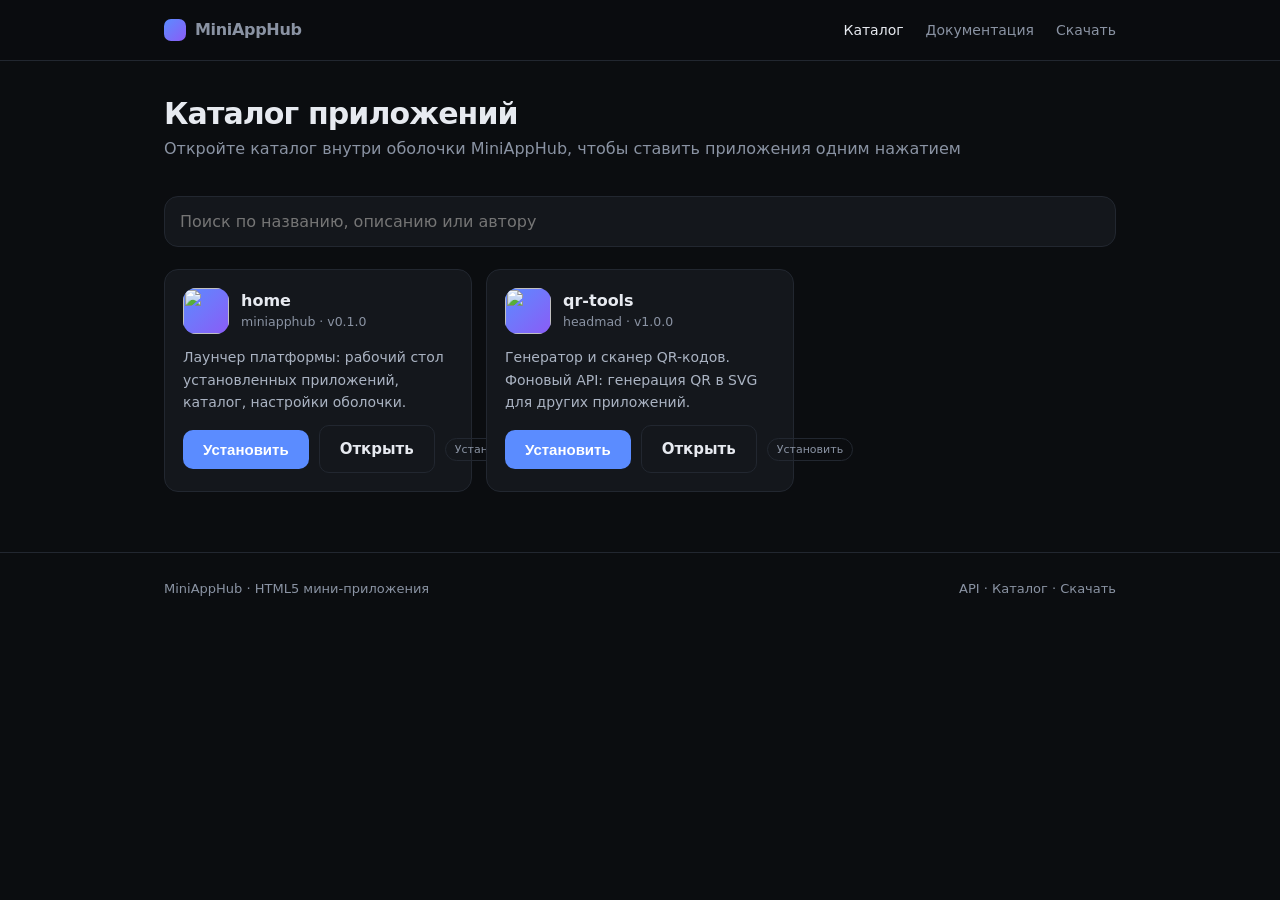
==== catalog.html @ 06fe14d7 "Портал: лендинг, документация API, скачивания, каталог с мостом; автосинхронизация" ====
<!doctype html>
<html lang="ru">
<head>
<meta charset="utf-8">
<meta name="viewport" content="width=device-width,initial-scale=1">
<meta name="theme-color" content="#0b0d10">
<title>Каталог — MiniAppHub</title>
<meta name="description" content="MiniAppHub — платформа HTML5 мини-приложений: каталог, оболочки для Android и Windows, открытый API.">
<link rel="stylesheet" href="assets/site.css">
</head>
<body>
<nav><div class="wrap">
  <a class="logo" href="index.html"><i></i>MiniAppHub</a>
  <div class="links">
    <a href="catalog.html" class="on">Каталог</a>
    <a href="docs.html" class="">Документация</a>
    <a href="downloads.html" class="">Скачать</a>
  </div>
</div></nav>

<style>
  body.in-shell{padding-bottom:0}
  body.in-shell .wrap{padding-top:18px}
</style>
<main class="wrap">
  <h1 style="font-size:30px;margin:36px 0 6px">Каталог приложений</h1>
  <p class="muted" id="sub">Загрузка…</p>
  <input id="q" class="search" type="search" placeholder="Поиск по названию, описанию или автору" aria-label="Поиск">
  <div id="apps" class="apps"></div>
</main>
<script type="module">
import { inShell, installed, install } from './assets/bridge.js';

if (inShell) document.body.classList.add('in-shell');

const $ = (id) => document.getElementById(id);
const esc = (v) => String(v == null ? '' : v).replace(/[&<>"']/g, (c) =>
  ({ '&': '&amp;', '<': '&lt;', '>': '&gt;', '"': '&quot;', "'": '&#39;' }[c]));

let apps = [];
let have = [];

/** @param {any[]} list */
function render(list) {
  const byId = new Map(have.map((a) => [a.id, a]));
  $('apps').innerHTML = list.length ? list.map((a) => {
    const local = byId.get(a.id);
    const isOn = Boolean(local);
    const upd = local && local.version !== a.version;
    const label = upd ? 'Обновить' : isOn ? 'Установлено' : 'Установить';
    const cls = isOn && !upd ? 'tag on' : 'tag';
    const btn = upd
      ? `<button class="btn" data-install="${esc(a.id)}">Обновить</button>`
      : isOn
        ? ''
        : `<button class="btn" data-install="${esc(a.id)}">Установить</button>`;
    const alt = !inShell && !isOn
      ? `<a class="btn ghost" href="${esc(a.url)}" target="_blank" rel="noopener">Открыть</a>`
      : '';
    return `
      <article class="app">
        <div class="top">
          <div class="ico">${a.icon ? `<img src="${esc(a.icon)}" alt="">` : esc((a.name || '?')[0].toUpperCase())}</div>
          <div>
            <div class="name">${esc(a.name)}</div>
            <div class="meta">${esc(a.author || '')} · v${esc(a.version)}</div>
          </div>
        </div>
        <p>${esc(a.description || '')}</p>
        <div class="foot">${btn}${alt}<span class="${cls}" style="margin-left:auto">${label}</span></div>
      </article>`;
  }).join('') : '<div class="empty">Ничего не найдено</div>';
}

async function load() {
  try {
    const res = await fetch('catalog.json', { cache: 'no-cache' });
    const data = await res.json();
    apps = Array.isArray(data.apps) ? data.apps : [];
    $('sub').textContent = inShell
      ? 'Установка идёт прямо в оболочку · ' + apps.length + ' приложений'
      : 'Откройте каталог внутри оболочки MiniAppHub, чтобы ставить приложения одним нажатием';
  } catch (err) {
    apps = [];
    $('sub').textContent = 'Не удалось загрузить каталог: ' + err.message;
  }
  render(apps);
}

$('q').addEventListener('input', () => {
  const t = $('q').value.trim().toLowerCase();
  render(apps.filter((a) => [a.name, a.description, a.author, a.id]
    .some((v) => String(v || '').toLowerCase().includes(t))));
});

$('apps').addEventListener('click', async (e) => {
  const btn = e.target.closest('[data-install]');
  if (!btn) return;
  const id = btn.dataset.install;
  btn.disabled = true;
  btn.textContent = 'Установка…';
  try {
    await install(id);
    have = await installed();
    render(apps);
  } catch (err) {
    btn.disabled = false;
    btn.textContent = 'Ошибка';
    $('sub').textContent = 'Установка не удалась: ' + err.message;
  }
});

(async () => { have = await installed(); await load(); })();
</script>

<footer><div class="wrap">
  <span>MiniAppHub · HTML5 мини-приложения</span>
  <span><a href="docs.html">API</a> · <a href="catalog.html">Каталог</a> · <a href="downloads.html">Скачать</a></span>
</div></footer>
</body>
</html>
---- assets/site.css ----
:root{--bg:#0b0d10;--surface:#14171c;--surface-2:#1b1f26;--line:#222730;--text:#e7eaf0;
--muted:#8a93a3;--accent:#5b8cff;--accent-2:#8b5cf6;--radius:14px;--radius-sm:10px;
--font:ui-sans-serif,system-ui,-apple-system,"Segoe UI",Roboto,sans-serif;--shadow:0 10px 30px rgba(0,0,0,.35);
--mono:ui-monospace,SFMono-Regular,Menlo,Consolas,monospace}
*{box-sizing:border-box}
html{scroll-behavior:smooth}
body{margin:0;font:16px/1.6 var(--font);background:var(--bg);color:var(--text);-webkit-font-smoothing:antialiased}
a{color:inherit;text-decoration:none}
code,pre{font-family:var(--mono);font-size:.9em}
.wrap{max-width:1000px;margin:0 auto;padding:0 24px}
nav{position:sticky;top:0;z-index:20;background:rgba(11,13,16,.85);backdrop-filter:blur(12px);
border-bottom:1px solid var(--line)}
nav .wrap{display:flex;align-items:center;gap:28px;height:60px}
.logo{font-weight:700;letter-spacing:-.02em;display:flex;align-items:center;gap:9px;font-size:16px}
.logo i{width:22px;height:22px;border-radius:7px;background:linear-gradient(135deg,var(--accent),var(--accent-2));display:block}
nav a{color:var(--muted);font-size:14px;font-weight:500}
nav a:hover,nav a.on{color:var(--text)}
nav .links{display:flex;gap:22px;margin-left:auto}
h1{font-size:clamp(30px,5vw,46px);line-height:1.1;letter-spacing:-.03em;margin:0 0 18px}
h2{font-size:22px;letter-spacing:-.02em;margin:44px 0 14px}
h3{font-size:16px;margin:26px 0 8px}
p{margin:0 0 14px;color:#c3cad6}
.muted{color:var(--muted)}
.lead{font-size:18px;color:#c3cad6;max-width:640px}
header.hero{padding:76px 0 40px}
.pill{display:inline-flex;align-items:center;gap:8px;font-size:12px;color:var(--muted);
border:1px solid var(--line);border-radius:999px;padding:4px 12px;margin-bottom:22px;background:var(--surface)}
.pill b{color:var(--accent);font-weight:600}
.actions{display:flex;gap:12px;flex-wrap:wrap;margin-top:26px}
.btn{display:inline-flex;align-items:center;gap:8px;background:var(--accent);color:#fff;border:0;
border-radius:var(--radius-sm);padding:11px 20px;font-weight:600;font-size:15px;cursor:pointer}
.btn:hover{filter:brightness(1.08)}
.btn.ghost{background:var(--surface);border:1px solid var(--line);color:var(--text)}
.card{background:var(--surface);border:1px solid var(--line);border-radius:var(--radius);padding:20px}
.grid3{display:grid;grid-template-columns:repeat(auto-fit,minmax(240px,1fr));gap:14px;margin-top:20px}
.grid3 .card h3{margin:0 0 6px;font-size:15px}
.grid3 .card p{margin:0;font-size:14px}
pre{background:var(--surface);border:1px solid var(--line);border-radius:var(--radius);padding:16px;
overflow:auto;line-height:1.55;color:#cdd6e4}
pre .c{color:#6b7686}
pre .k{color:#7aa2ff}
pre .s{color:#8fd6a8}
table{width:100%;border-collapse:collapse;font-size:14px;margin:12px 0}
th,td{text-align:left;padding:10px 12px;border-bottom:1px solid var(--line);vertical-align:top}
th{color:var(--muted);font-weight:600;font-size:13px}
td code{background:var(--surface-2);padding:1px 6px;border-radius:6px;border:1px solid var(--line)}
section{padding-bottom:20px}
footer{border-top:1px solid var(--line);margin-top:60px;padding:26px 0;color:var(--muted);font-size:13px}
footer .wrap{display:flex;gap:20px;flex-wrap:wrap;justify-content:space-between}
/* каталог */
.apps{display:grid;grid-template-columns:repeat(auto-fill,minmax(280px,1fr));gap:14px;margin-top:22px}
.app{background:var(--surface);border:1px solid var(--line);border-radius:var(--radius);padding:18px;
display:flex;flex-direction:column;gap:12px}
.app:hover{border-color:#33405a}
.app .top{display:flex;align-items:center;gap:12px}
.app .ico{width:46px;height:46px;border-radius:13px;background:linear-gradient(135deg,var(--accent),var(--accent-2));
display:grid;place-items:center;font-weight:700;color:#fff;font-size:18px;flex-shrink:0;overflow:hidden}
.app .ico img{width:100%;height:100%;object-fit:cover}
.app .name{font-weight:600;line-height:1.3}
.app .meta{color:var(--muted);font-size:12.5px}
.app p{margin:0;font-size:14px;color:#aab3c2;flex:1}
.app .foot{display:flex;align-items:center;gap:10px}
.tag{font-size:11px;padding:2px 9px;border-radius:999px;border:1px solid var(--line);color:var(--muted)}
.tag.on{color:#7ee0a8;border-color:#2f5f45}
.search{width:100%;padding:12px 15px;border-radius:var(--radius);border:1px solid var(--line);
background:var(--surface);color:var(--text);outline:none;font:inherit;margin-top:20px}
.search:focus{border-color:var(--accent)}
.empty{color:var(--muted);padding:40px 0;text-align:center;grid-column:1/-1}
/* скачивания */
.dl{display:grid;grid-template-columns:repeat(auto-fit,minmax(300px,1fr));gap:14px;margin-top:22px}
.dl .card{display:flex;flex-direction:column;gap:10px}
.dl h3{margin:0;font-size:16px;display:flex;align-items:center;gap:9px}
.dl .ver{color:var(--muted);font-size:13px}
.dl ul{margin:6px 0 0;padding-left:18px;color:#aab3c2;font-size:13.5px}
.dl li{margin:3px 0}
.dl .file{font-family:var(--mono);font-size:12px;color:var(--muted);word-break:break-all}
.note{background:var(--surface-2);border-left:2px solid var(--accent);border-radius:8px;
padding:12px 16px;font-size:14px;color:#c3cad6;margin:16px 0}
.in-shell nav{display:none}
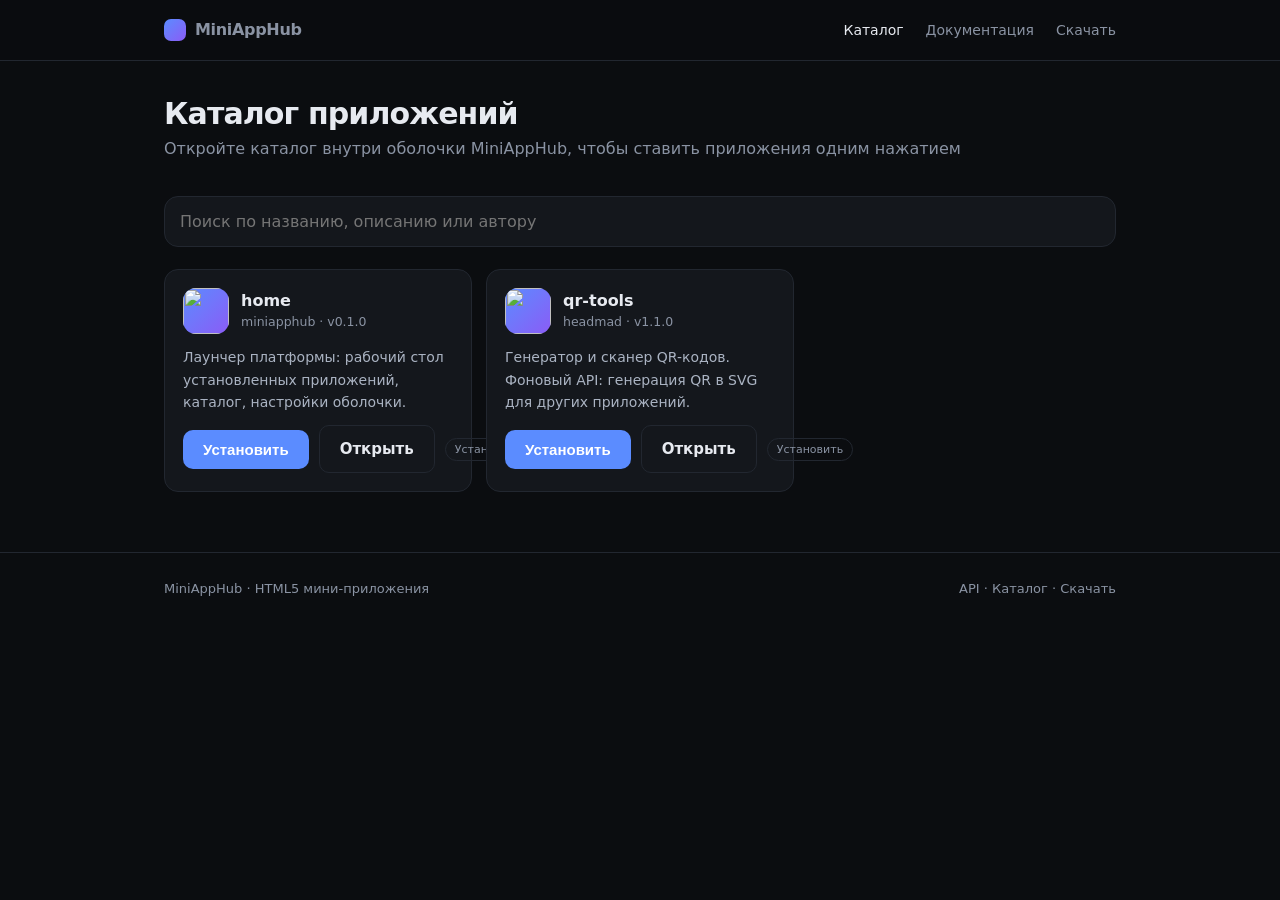
==== commit 67e86a18: "Портал принимает данные от репозиториев: история версий платформ и упрощённый манифест мини-приложен" ====
--- a/catalog.html
+++ b/catalog.html
@@ -46,7 +46,8 @@
   $('apps').innerHTML = list.length ? list.map((a) => {
     const local = byId.get(a.id);
     const isOn = Boolean(local);
-    const upd = local && local.version !== a.version;
+    const ver = (a.version && a.version.latest && a.version.latest.v) || a.version || '';
+    const upd = local && local.version !== ver;
     const label = upd ? 'Обновить' : isOn ? 'Установлено' : 'Установить';
     const cls = isOn && !upd ? 'tag on' : 'tag';
     const btn = upd
@@ -63,7 +64,7 @@
           <div class="ico">${a.icon ? `<img src="${esc(a.icon)}" alt="">` : esc((a.name || '?')[0].toUpperCase())}</div>
           <div>
             <div class="name">${esc(a.name)}</div>
-            <div class="meta">${esc(a.author || '')} · v${esc(a.version)}</div>
+            <div class="meta">${esc(a.author || '')} · v${esc(ver)}</div>
           </div>
         </div>
         <p>${esc(a.description || '')}</p>
